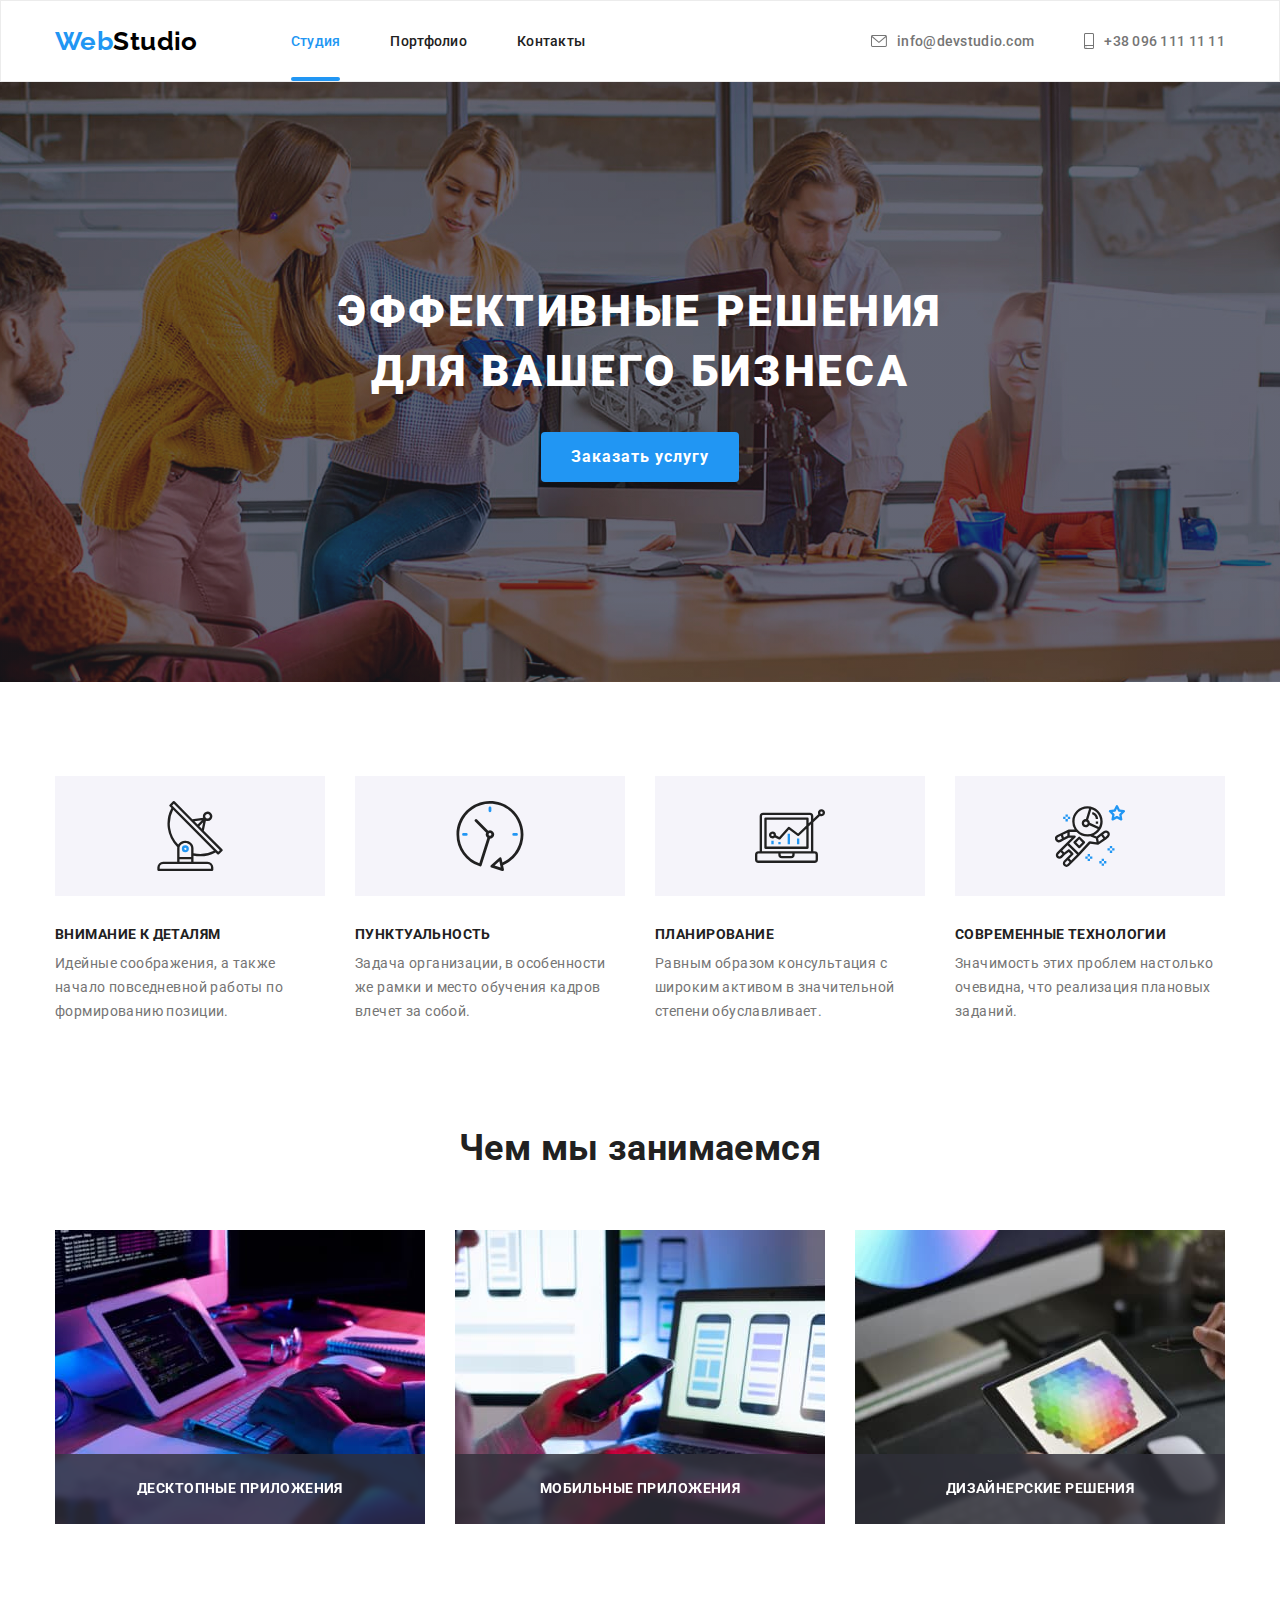
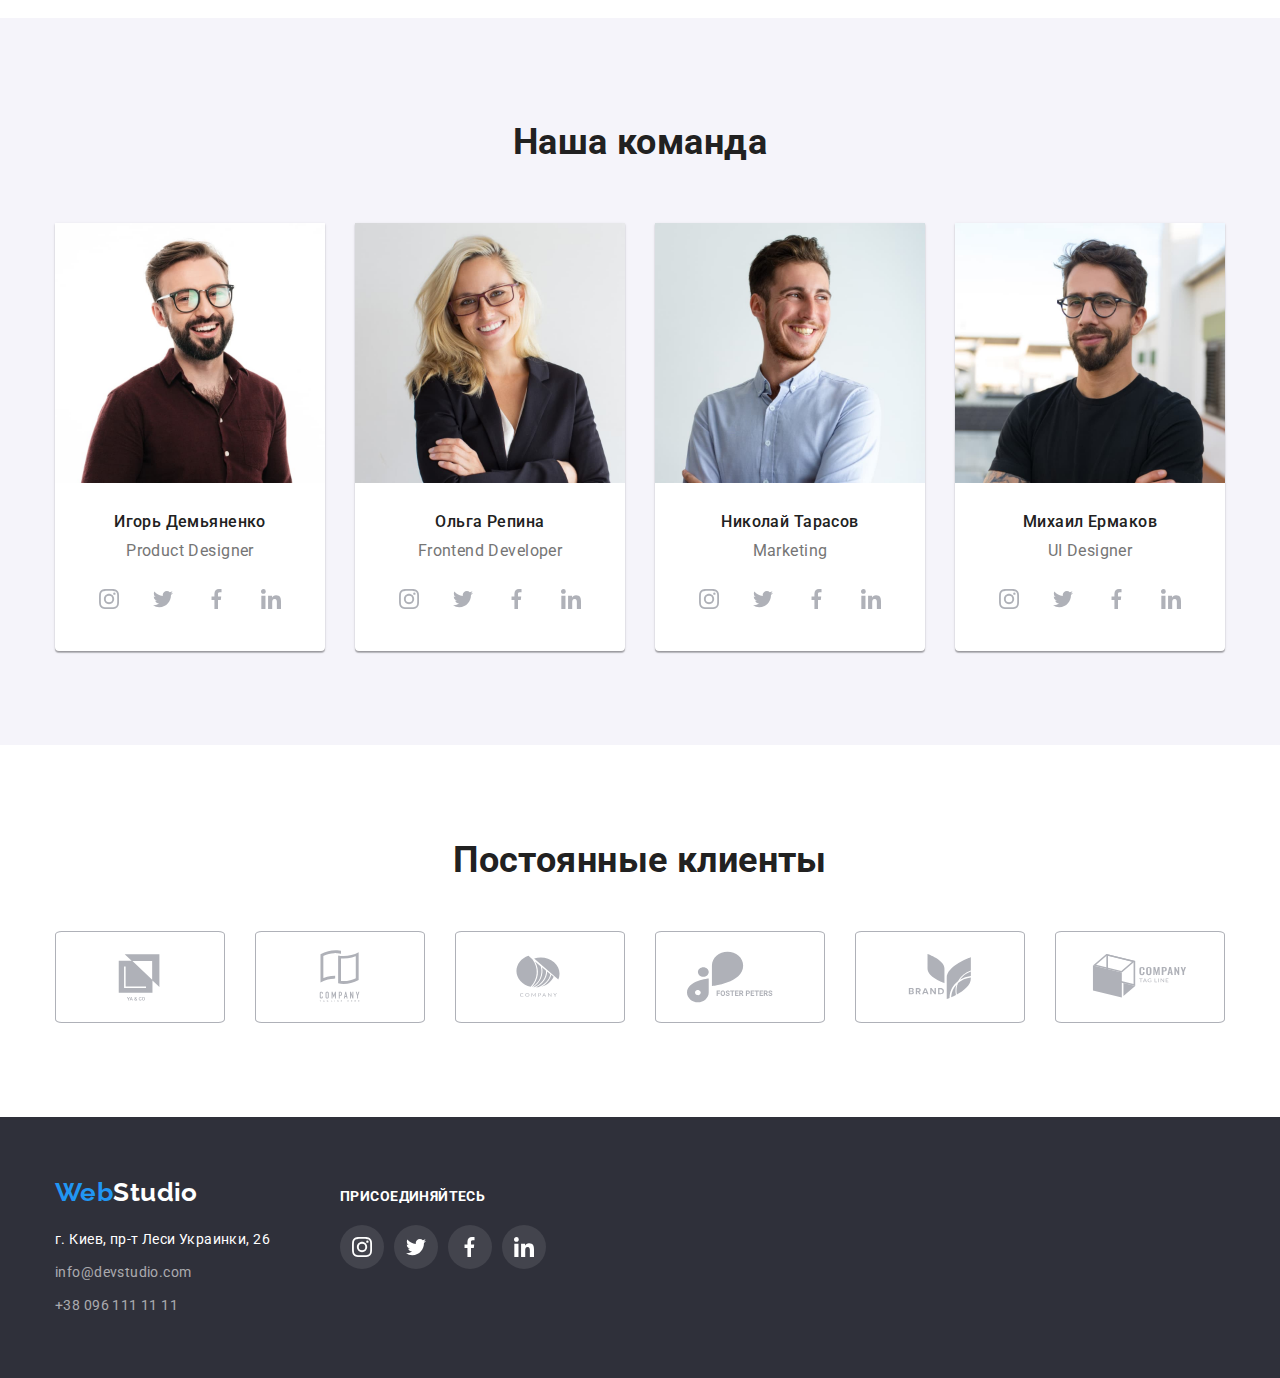
==== index.html @ 8cc0dfbf "Initial commit" ====
<!DOCTYPE html>
<html lang="ru">
  <head>
    <meta charset="UTF-8" />
    <meta http-equiv="X-UA-Compatible" content="IE=edge" />
    <meta name="viewport" content="width=device-width, initial-scale=1.0" />
    <title>Студия</title>
    <link rel="preconnect" href="https://fonts.googleapis.com" />
    <link rel="preconnect" href="https://fonts.gstatic.com" crossorigin />
    <!-- font styles start -->
    <link
      href="https://fonts.googleapis.com/css2?family=Raleway:wght@700&family=Roboto:wght@400;500;700;900&display=swap"
      rel="stylesheet"
    />
    <!-- font styles end -->

    <!-- normalize styles start -->
    <link
      rel="stylesheet"
      href="https://cdn.jsdelivr.net/npm/modern-normalize@1.1.0/modern-normalize.min.css"
    />
    <!-- normalize styles end -->

    <!-- custom styles start -->
    <link rel="stylesheet" href="./css/styles.css" />
    <!-- custom styles end -->
  </head>

  <body data-body>
    <!-- Секція хедер -->
    <header class="header">
      <div class="container header-container">
        <!--Навігація  -->

        <nav class="header-nav">
          <a href="./index.html" lang="en" class="logo">
            <span class="logo-inner">Web</span>Studio</a
          >
          <ul class="header-list">
            <li class="lists list-nav">
              <a class="links nav current" href="./index.html">Студия</a>
            </li>

            <li class="lists list-nav">
              <a class="links nav" href="./portfolio.html">Портфолио</a>
            </li>
            <li class="lists list-nav">
              <a class="links nav" href="">Контакты</a>
            </li>
          </ul>
        </nav>
        <!-- Контакти -->
        <ul class="contact">
          <li class="lists list-contact">
            <a class="links contact-item" href="mailto:info@devstudio.com">
              <svg class="header-contact-icon" width="16" height="12">
                <use href="./images/icons.svg#icon-mail"></use>
              </svg>
              info@devstudio.com</a
            >
          </li>

          <li class="lists list-contact">
            <a class="links contact-item" href="tel:+380961111111">
              <svg class="header-contact-icon" width="10" height="16">
                <use href="./images/icons.svg#icon-tel"></use>
              </svg>
              +38 096 111 11 11</a
            >
          </li>
        </ul>
      </div>
    </header>

    <main>
      <!-- Секція Hero -->
      <section class="hero sections">
        <div class="container hero-box">
          <h1 class="hero-title">Эффективные решения для вашего бизнеса</h1>
          <button class="order" type="button" data-modal-open>
            Заказать услугу
          </button>
        </div>
      </section>

      <!-- Секція переваги -->
      <section class="benefits sections">
        <div class="container">
          <h2 class="visually-hidden" hidden>Преимущества</h2>

          <ul class="lists benefits-list">
            <li class="benefits-item">
              <div class="benefits-icon">
                <svg class="benefits-icon-img" width="70" height="70">
                  <use href="./images/icons.svg#icon-benefits1"></use>
                </svg>
              </div>
              <h3 class="benefits-title">Внимание к деталям</h3>
              <p class="benefits-text">
                Идейные соображения, а также начало повседневной работы по
                формированию позиции.
              </p>
            </li>

            <li class="benefits-item">
              <div class="benefits-icon">
                <svg class="benefits-icon-img" width="70" height="70">
                  <use href="./images/icons.svg#icon-benefits2"></use>
                </svg>
              </div>
              <h3 class="benefits-title">Пунктуальность</h3>
              <p class="benefits-text">
                Задача организации, в особенности же рамки и место обучения
                кадров влечет за собой.
              </p>
            </li>

            <li class="benefits-item">
              <div class="benefits-icon">
                <svg class="benefits-icon-img" width="70" height="70">
                  <use href="./images/icons.svg#icon-benefits3"></use>
                </svg>
              </div>
              <h3 class="benefits-title">Планирование</h3>
              <p class="benefits-text">
                Равным образом консультация с широким активом в значительной
                степени обуславливает.
              </p>
            </li>

            <li class="benefits-item">
              <div class="benefits-icon">
                <svg class="benefits-icon-img" width="70" height="70">
                  <use href="./images/icons.svg#icon-benefits4"></use>
                </svg>
              </div>
              <h3 class="benefits-title">Современные технологии</h3>
              <p class="benefits-text">
                Значимость этих проблем настолько очевидна, что реализация
                плановых заданий.
              </p>
            </li>
          </ul>
        </div>
      </section>

      <!-- Секція чим ми займаємось -->

      <section class="doing-section">
        <div class="container">
          <h2 class="section-title">Чем мы занимаемся</h2>
          <ul class="images-list">
            <li class="lists img-list">
              <img
                src="./images/box-1.jpg"
                alt="Десктопные приложения"
                width="370"
                height="294"
              />

              <div class="doing-overlay">
                <p class="doing-desc">Десктопные приложения</p>
              </div>
            </li>

            <li class="lists img-list">
              <img
                src="./images/box-2.jpg"
                alt="Мобильные приложения"
                width="370"
                height="294"
              />

              <div class="doing-overlay">
                <p class="doing-desc">Мобильные приложения</p>
              </div>
            </li>

            <li class="lists img-list">
              <img
                src="./images/box-3.jpg"
                alt="Дизайнерские решения"
                width="370"
                height="294"
              />

              <div class="doing-overlay">
                <p class="doing-desc">Дизайнерские решения</p>
              </div>
            </li>
          </ul>
        </div>
      </section>

      <!-- Секція наша команда -->

      <section class="sections team-section">
        <div class="container">
          <h2 class="section-title">Наша команда</h2>

          <ul class="team-list">
            <li class="lists img-list">
              <div class="for-shadow">
                <img
                  class="image"
                  src="./images/img-1.jpg"
                  alt="Игорь Демьяненко"
                  width="270"
                  height="260"
                />
                <div class="team-box">
                  <h3 class="image-title">Игорь Демьяненко</h3>
                  <p class="image-text" lang="en">Product Designer</p>

                  <ul class="team-contacts-list">
                    <li class="team-contacts-icons">
                      <a
                        class="team-contacts-link"
                        href=""
                        target="_blank"
                        rel="noopener noreferrer"
                        aria-label="Instagram"
                      >
                        <svg class="team-icons-img" width="20" height="20">
                          <use href="./images/icons.svg#icon-instagram"></use>
                        </svg>
                      </a>
                    </li>

                    <li class="team-contacts-icons">
                      <a
                        class="team-contacts-link"
                        href=""
                        target="_blank"
                        rel="noopener noreferrer"
                        aria-label="twitter"
                      >
                        <svg class="team-icons-img" width="20" height="20">
                          <use href="./images/icons.svg#icon-twitter"></use>
                        </svg>
                      </a>
                    </li>

                    <li class="team-contacts-icons">
                      <a
                        class="team-contacts-link"
                        href=""
                        target="_blank"
                        rel="noopener noreferrer"
                        aria-label="facebook"
                      >
                        <svg class="team-icons-img" width="20" height="20">
                          <use href="./images/icons.svg#icon-facebook"></use>
                        </svg>
                      </a>
                    </li>

                    <li class="team-contacts-icons">
                      <a
                        class="team-contacts-link"
                        href=""
                        target="_blank"
                        rel="noopener noreferrer"
                        aria-label="linkedin"
                      >
                        <svg class="team-icons-img" width="20" height="20">
                          <use href="./images/icons.svg#icon-linkedin"></use>
                        </svg>
                      </a>
                    </li>
                  </ul>
                </div>
              </div>
            </li>

            <li class="lists img-list">
              <div class="for-shadow">
                <img
                  class="image"
                  src="./images/img-2.jpg"
                  alt="Ольга Репина"
                  width="270"
                  height="260"
                />
                <div class="team-box">
                  <h3 class="image-title">Ольга Репина</h3>
                  <p class="image-text" lang="en">Frontend Developer</p>

                  <ul class="team-contacts-list">
                    <li class="team-contacts-icons">
                      <a
                        class="team-contacts-link"
                        href=""
                        target="_blank"
                        rel="noopener noreferrer"
                        aria-label="Instagram"
                      >
                        <svg class="team-icons-img" width="20" height="20">
                          <use href="./images/icons.svg#icon-instagram"></use>
                        </svg>
                      </a>
                    </li>

                    <li class="team-contacts-icons">
                      <a
                        class="team-contacts-link"
                        href=""
                        target="_blank"
                        rel="noopener noreferrer"
                        aria-label="twitter"
                      >
                        <svg class="team-icons-img" width="20" height="20">
                          <use href="./images/icons.svg#icon-twitter"></use>
                        </svg>
                      </a>
                    </li>

                    <li class="team-contacts-icons">
                      <a
                        class="team-contacts-link"
                        href=""
                        target="_blank"
                        rel="noopener noreferrer"
                        aria-label="facebook"
                      >
                        <svg class="team-icons-img" width="20" height="20">
                          <use href="./images/icons.svg#icon-facebook"></use>
                        </svg>
                      </a>
                    </li>

                    <li class="team-contacts-icons">
                      <a
                        class="team-contacts-link"
                        href=""
                        target="_blank"
                        rel="noopener noreferrer"
                        aria-label="linkedin"
                      >
                        <svg class="team-icons-img" width="20" height="20">
                          <use href="./images/icons.svg#icon-linkedin"></use>
                        </svg>
                      </a>
                    </li>
                  </ul>
                </div>
              </div>
            </li>

            <li class="lists img-list">
              <div class="for-shadow">
                <img
                  class="image"
                  src="./images/img3.jpg"
                  alt="Николай Тарасов"
                  width="270"
                  height="260"
                />
                <div class="team-box">
                  <h3 class="image-title">Николай Тарасов</h3>
                  <p class="image-text" lang="en">Marketing</p>

                  <ul class="team-contacts-list">
                    <li class="team-contacts-icons">
                      <a
                        class="team-contacts-link"
                        href=""
                        target="_blank"
                        rel="noopener noreferrer"
                        aria-label="Instagram"
                      >
                        <svg class="team-icons-img" width="20" height="20">
                          <use href="./images/icons.svg#icon-instagram"></use>
                        </svg>
                      </a>
                    </li>

                    <li class="team-contacts-icons">
                      <a
                        class="team-contacts-link"
                        href=""
                        target="_blank"
                        rel="noopener noreferrer"
                        aria-label="twitter"
                      >
                        <svg class="team-icons-img" width="20" height="20">
                          <use href="./images/icons.svg#icon-twitter"></use>
                        </svg>
                      </a>
                    </li>

                    <li class="team-contacts-icons">
                      <a
                        class="team-contacts-link"
                        href=""
                        target="_blank"
                        rel="noopener noreferrer"
                        aria-label="facebook"
                      >
                        <svg class="team-icons-img" width="20" height="20">
                          <use href="./images/icons.svg#icon-facebook"></use>
                        </svg>
                      </a>
                    </li>

                    <li class="team-contacts-icons">
                      <a
                        class="team-contacts-link"
                        href=""
                        target="_blank"
                        rel="noopener noreferrer"
                        aria-label="linkedin"
                      >
                        <svg class="team-icons-img" width="20" height="20">
                          <use href="./images/icons.svg#icon-linkedin"></use>
                        </svg>
                      </a>
                    </li>
                  </ul>
                </div>
              </div>
            </li>

            <li class="lists img-list">
              <div class="for-shadow">
                <img
                  class="image"
                  src="./images/img-4.jpg"
                  alt="Михаил Ермако"
                  width="270"
                  height="260"
                />
                <div class="team-box">
                  <h3 class="image-title">Михаил Ермаков</h3>
                  <p class="image-text" lang="en">UI Designer</p>

                  <ul class="team-contacts-list">
                    <li class="team-contacts-icons">
                      <a
                        class="team-contacts-link"
                        href=""
                        target="_blank"
                        rel="noopener noreferrer"
                        aria-label="Instagram"
                      >
                        <svg class="team-icons-img" width="20" height="20">
                          <use href="./images/icons.svg#icon-instagram"></use>
                        </svg>
                      </a>
                    </li>

                    <li class="team-contacts-icons">
                      <a
                        class="team-contacts-link"
                        href=""
                        target="_blank"
                        rel="noopener noreferrer"
                        aria-label="twitter"
                      >
                        <svg class="team-icons-img" width="20" height="20">
                          <use href="./images/icons.svg#icon-twitter"></use>
                        </svg>
                      </a>
                    </li>

                    <li class="team-contacts-icons">
                      <a
                        class="team-contacts-link"
                        href=""
                        target="_blank"
                        rel="noopener noreferrer"
                        aria-label="facebook"
                      >
                        <svg class="team-icons-img" width="20" height="20">
                          <use href="./images/icons.svg#icon-facebook"></use>
                        </svg>
                      </a>
                    </li>

                    <li class="team-contacts-icons">
                      <a
                        class="team-contacts-link"
                        href=""
                        target="_blank"
                        rel="noopener noreferrer"
                        aria-label="linkedin"
                      >
                        <svg class="team-icons-img" width="20" height="20">
                          <use href="./images/icons.svg#icon-linkedin"></use>
                        </svg>
                      </a>
                    </li>
                  </ul>
                </div>
              </div>
            </li>
          </ul>
        </div>
      </section>

      <!-- Секція Постійні клієнти -->

      <section class="sections clients">
        <div class="container">
          <h2 class="clients-title">Постоянные клиенты</h2>
          <ul class="clients-list">
            <li class="clients-item">
              <a
                class="links client-link"
                href="#"
                target="_blank"
                rel="noopener noreferrer"
                aria-label="Client1"
              >
                <svg class="clients-icon" width="106" height="60">
                  <use href="./images/icons.svg#icon-client1"></use>
                </svg>
              </a>
            </li>

            <li class="clients-item">
              <a
                class="links client-link"
                href="#"
                target="_blank"
                rel="noopener noreferrer"
                aria-label="Client2"
              >
                <svg class="clients-icon" width="106" height="60">
                  <use href="./images/icons.svg#icon-client2"></use>
                </svg>
              </a>
            </li>

            <li class="clients-item">
              <a
                class="links client-link"
                href="#"
                target="_blank"
                rel="noopener noreferrer"
                aria-label="Client3"
              >
                <svg class="clients-icon" width="106" height="60">
                  <use href="./images/icons.svg#icon-client3"></use>
                </svg>
              </a>
            </li>

            <li class="clients-item">
              <a
                class="links client-link"
                href="#"
                target="_blank"
                rel="noopener noreferrer"
                aria-label="Client4"
              >
                <svg class="clients-icon" width="106" height="60">
                  <use href="./images/icons.svg#icon-client4"></use>
                </svg>
              </a>
            </li>

            <li class="clients-item">
              <a
                class="links client-link"
                href="#"
                target="_blank"
                rel="noopener noreferrer"
                aria-label="Client5"
              >
                <svg class="clients-icon" width="106" height="60">
                  <use href="./images/icons.svg#icon-client5"></use>
                </svg>
              </a>
            </li>

            <li class="clients-item">
              <a
                class="links client-link"
                href="#"
                target="_blank"
                rel="noopener noreferrer"
                aria-label="Client6"
              >
                <svg class="clients-icon" width="106" height="60">
                  <use href="./images/icons.svg#icon-client6"></use>
                </svg>
              </a>
            </li>
          </ul>
        </div>
      </section>
    </main>
    <!-- Секція футер -->

    <footer class="footer">
      <div class="container footer-container">
        <div>
          <a href="./index.html" lang="en" class="logo-footer">
            <span class="logo-inner">Web</span>Studio</a
          >
          <address>
            <ul class="lists">
              <li class="footer-list">
                <a
                  class="links footer-address"
                  href="https://goo.gl/maps/wfiKkDKAyTFL9xXX8"
                  target="_blank"
                  rel="noopener noreferrer"
                >
                  г. Киев, пр-т Леси Украинки, 26
                </a>
              </li>
              <li class="footer-list">
                <a class="links footer-link" href="mailto:info@devstudio.com"
                  >info@devstudio.com</a
                >
              </li>
              <li class="footer-list">
                <a class="links footer-link" href="tel:+380961111111"
                  >+38 096 111 11 11</a
                >
              </li>
            </ul>
          </address>
        </div>

        <div class="footer-contacts">
          <h3 class="footer-contacts-title">присоединяйтесь</h3>
          <ul class="footer-contacts-list">
            <li class="footer-icons">
              <a
                class="footer-contacts-link"
                href=""
                target="_blank"
                rel="noopener noreferrer"
                aria-label="Instagram"
              >
                <svg class="footer-icons-img" width="20" height="20">
                  <use href="./images/icons.svg#icon-instagram"></use>
                </svg>
              </a>
            </li>

            <li class="footer-icons">
              <a
                class="footer-contacts-link"
                href=""
                target="_blank"
                rel="noopener noreferrer"
                aria-label="Twitter"
              >
                <svg class="footer-icons-img" width="20" height="20">
                  <use href="./images/icons.svg#icon-twitter"></use>
                </svg>
              </a>
            </li>

            <li class="footer-icons">
              <a
                class="footer-contacts-link"
                href=""
                target="_blank"
                rel="noopener noreferrer"
                aria-label="Facebook"
              >
                <svg class="footer-icons-img" width="20" height="20">
                  <use href="./images/icons.svg#icon-facebook"></use>
                </svg>
              </a>
            </li>

            <li class="footer-icons">
              <a
                class="footer-contacts-link"
                href=""
                target="_blank"
                rel="noopener noreferrer"
                aria-label="linkedin"
              >
                <svg class="footer-icons-img" width="20" height="20">
                  <use href="./images/icons.svg#icon-linkedin"></use>
                </svg>
              </a>
            </li>
          </ul>
        </div>
      </div>
    </footer>

    <!-- modal window -->

    <div class="backdrop is-hidden" data-modal>
      <div class="modal">
        <button class="modal-close-btn" type="button" data-modal-close>
          <svg width="11" height="11">
            <use href="./images/icons.svg#icon-close-icon"></use>
          </svg>
        </button>
      </div>
    </div>

    <script src="./js/modal.js"></script>
  </body>
</html>
---- css/styles.css ----
:root {
  /* fonts */
  --main-font: Roboto, sans-serif;
  --secondary-font: Raleway;
  /* text colors */
  --light-grey-txt-cl: #757575;
  --dark-grey-txt-cl: #212121;
  --black-txt-cl: #000000;
  --accent-cl: #2196f3;
  --white-txt-cl: #ffffff;
  /* bg-colors */
  --main-bg-cl: #ffffff;
  --secondary-bg-cl: #2f303a;
  --additional-bg-cl: #f5f4fa;
  --header-border-cl: #ececec;
  /* other */
}

body {
  font-family: var(--main-font);
  font-size: 14px;
  letter-spacing: 0.03em;
  background-color: var(--main-bg-cl);
  color: var(--light-grey-txt-cl);
}

/* reset */

html {
  box-sizing: border-box;
}
*,
*::after,
*::before {
  box-sizing: inherit;
}

.no-scroll {
  overflow: hidden;
}

/* Стили для обнуления верхних отступов у элементов */
h1,
h2,
h3,
h4,
h5,
h6,
p {
  margin: 0;
}

img {
  display: block;
  max-width: 100%;
  height: auto;
}

/* Класс для обнуления базовых свойств у ссылок */

ul {
  list-style: none;
  padding-left: 0;
  margin: 0;
}

.links {
  text-decoration: none;
  color: inherit;
}

/* Класс для обнуления базовых свойств у списков */
.lists {
  list-style: none;
  margin: 0;
  padding: 0;
}

/* Класс для скрытого заголовка */
.visually-hidden {
  position: absolute;
  width: 1px;
  height: 1px;
  margin: -1px;
  border: 0;
  padding: 0;
  white-space: nowrap;
  clip-path: inset(100%);
  clip: rect(0, 0, 0, 0);
  overflow: hidden;
}

.container {
  width: 1200px;
  margin-left: auto;
  margin-right: auto;
  padding-left: 15px;
  padding-right: 15px;
}

.header-container {
  display: flex;
  align-items: center;
}

.sections {
  padding-top: 94px;
  padding-bottom: 94px;
}

.doing-section {
  padding-top: 0px;
  padding-bottom: 94px;
}

.header {
  border: 1px solid var(--header-border-cl);
}

/* Logo style */
.logo {
  color: var(--black-txt-cl);
  text-decoration: none;
  font-family: Raleway;
  font-weight: 700;
  font-size: 26px;
  line-height: 1.19;
  word-spacing: 1px;
  margin-left: 0;
  margin-right: 93px;
}

.logo-inner {
  color: var(--accent-cl);
  text-decoration: none;
  font-family: Raleway;
  font-weight: 700;
  font-size: 26px;
  line-height: 1.19;
  margin-right: 0;
}
.logo-footer {
  color: var(--main-bg-cl);
  text-decoration: none;
  font-family: Raleway;
  font-weight: 700;
  font-size: 26px;
  line-height: 1.19;
  display: inline-block;
  margin-bottom: 20px;
}

/* Navigation style */
.nav {
  position: relative;
  padding-top: 32px;
  padding-bottom: 32px;
  color: var(--dark-grey-txt-cl);
  font-weight: 500;
  line-height: 1.17;
  letter-spacing: 0.02em;
  display: block;

  transition-property: color;
  transition-duration: 250ms;
  transition-timing-function: cubic-bezier(0.4, 0, 0.2, 1);
}

.header-nav {
  display: flex;
  align-items: center;
}
.nav:hover,
.nav:focus {
  color: var(--accent-cl);
}

.current {
  color: var(--accent-cl);
}

.current::after {
  content: '';
  position: absolute;
  bottom: 0;
  left: 0;

  width: 100%;
  height: 4px;

  background-color: var(--accent-cl);
  border-radius: 2px;
}

.header-list {
  display: flex;
  padding-left: 0;
}

.list-nav:not(:last-child) {
  margin-right: 50px;
}

/* Contact style */

.contact {
  display: flex;
  padding-left: 0;
  margin-left: auto;
}

.list-contact:not(:last-child) {
  margin-right: 50px;
}

.contact-item {
  font-weight: 500;
  color: var(--light-grey-txt-cl);
  line-height: 1.17;
  letter-spacing: 0.02em;
  padding-top: 32px;
  padding-bottom: 32px;
  display: flex;
  align-items: center;

  transition-property: color;
  transition-duration: 250ms;
  transition-timing-function: cubic-bezier(0.4, 0, 0.2, 1);
}
.contact-item:hover,
.contact-item:focus {
  color: var(--accent-cl);
}

.header-contact-icon {
  fill: currentColor;
  margin-right: 10px;
}

/* Hero styles */
.hero {
  text-align: center;
  padding-top: 200px;
  padding-bottom: 200px;
  max-width: 1600px;
  margin-right: auto;
  margin-left: auto;

  background-color: var(--secondary-bg-cl);
  background-image: linear-gradient(
      to right,
      rgba(47, 48, 58, 0.4),
      rgba(47, 48, 58, 0.4)
    ),
    url(../images/bagraund.jpg);
  background-repeat: no-repeat;
  background-size: cover;
  background-position: center;
}

.hero-title {
  font-weight: 900;
  font-size: 44px;
  line-height: 1.36;
  color: var(--main-bg-cl);
  text-transform: uppercase;
  letter-spacing: 0.06em;

  text-align: center;
  margin-bottom: 30px;
  width: 696px;
  margin-left: auto;
  margin-right: auto;
}
.order {
  font-family: inherit;
  font-weight: 700;
  font-size: 16px;
  line-height: 1.88;
  background-color: var(--accent-cl);
  color: var(--main-bg-cl);
  border: none;
  cursor: pointer;
  letter-spacing: 0.06em;
  text-align: center;

  box-shadow: 0px 4px 4px rgba(0, 0, 0, 0.15);
  border-radius: 4px;
  padding: 10px 30px;
}

/* Benefits style */

.benefits-list {
  display: flex;
  align-items: center;
}

.benefits-item {
  width: 270px;
}

.benefits-item:not(:last-child) {
  margin-right: 30px;
}

.benefits-text {
  margin-top: 10px;
}

.benefits-title {
  font-size: 14px;
  line-height: 1.17;
  color: var(--dark-grey-txt-cl);
  text-transform: uppercase;
}
.benefits-text {
  line-height: 1.71;
}

/* benefits-icons-styles */

.benefits-icon {
  width: 270px;
  height: 120px;
  background-color: #f5f4fa;
  margin-bottom: 30px;
  display: flex;
  align-items: center;
  justify-content: center;
}

/* Секція чим ми займаємось */

.section-title {
  font-size: 36px;
  line-height: 1.71;
  color: var(--dark-grey-txt-cl);
}

/* Секція чим ми займаємось */

.section-title {
  text-align: center;
  margin-bottom: 50px;
}

.images-list {
  display: flex;
  margin-left: 0;
  padding-left: 0;
}

.img-list:not(:last-child) {
  margin-right: 30px;
}

/* ====================== */
/* ====================== */
.img-list {
  position: relative;
}

.doing-overlay {
  position: absolute;
  bottom: 0;
  right: 0;
  background-color: rgba(47, 48, 58, 0.8);
  width: 100%;
  height: 70px;
  backdrop-filter: blur(3px);
  display: flex;
  align-items: center;
  justify-content: center;
}

.doing-desc {
  font-weight: 700;
  font-size: 14px;
  line-height: 1.1;
  text-align: center;
  text-transform: uppercase;
  color: var(--white-txt-cl);
  padding: 27px 82px;
}

/* ====================== */
/* ====================== */

/* Team styles */

.team-section {
  background-color: var(--additional-bg-cl);
}

.section-title {
  text-align: center;
  margin-bottom: 50px;
}

.team-list {
  display: flex;
  text-align: center;
  padding-left: 0;
}

.image-title {
  font-weight: 500;
  font-size: 16px;
  line-height: 1.17;
  color: var(--dark-grey-txt-cl);
  margin-bottom: 10px;
}
.image-text {
  font-size: 16px;
  line-height: 1.17;
  margin-bottom: 16px;
}

.team-box {
  padding-top: 30px;
  padding-bottom: 30px;
}

.for-shadow {
  box-shadow: 0px 1px 3px rgba(0, 0, 0, 0.12), 0px 1px 1px rgba(0, 0, 0, 0.14),
    0px 2px 1px rgba(0, 0, 0, 0.2);
  border-radius: 0px 0px 4px 4px;
  background-color: var(--main-bg-cl);
}

/* team contacts icons styles */

.team-contacts-list {
  display: flex;
  justify-content: center;
}

.team-contacts-icons:not(:last-child) {
  margin-right: 10px;
}

.team-contacts-link {
  display: flex;
  align-items: center;
  justify-content: center;
  width: 44px;
  height: 44px;
  background-color: var(--main-bg-cl);
  border-radius: 50%;
  fill: #afb1b8;

  transition-property: background-color;
  transition-duration: 250ms;
  transition-timing-function: cubic-bezier(0.4, 0, 0.2, 1);
}

.team-contacts-link:hover,
.team-contacts-link:focus {
  background-color: var(--accent-cl);
}

.team-icons-img {
  transition-property: fill;
  transition-duration: 250ms;
  transition-timing-function: cubic-bezier(0.4, 0, 0.2, 1);
}

.team-contacts-link:hover .team-icons-img,
.team-contacts-link:focus .team-icons-img {
  fill: var(--white-txt-cl);
}

/* Client section icons styles */

.clients-title {
  font-size: 36px;
  line-height: 1.17;
  text-align: center;
  color: var(--dark-grey-txt-cl);
  margin-bottom: 50px;
}
.clients-list {
  display: flex;
  justify-content: center;
}

.clients-item {
  display: flex;
}

.clients-item:not(:last-child) {
  margin-right: 30px;
}

.client-link {
  display: flex;
  align-items: center;
  justify-content: center;
  width: 170px;
  height: 92px;
  border: 1px solid#afb1b8;
  border-radius: 4%;
  cursor: pointer;
  color: #afb1b8;

  transition-property: color, border-color;
  transition-duration: 250ms;
  transition-timing-function: cubic-bezier(0.4, 0, 0.2, 1);
}

.clients-icon {
  fill: currentColor;
}

.client-link:hover,
.client-link:focus {
  border-color: var(--accent-cl);
  color: var(--accent-cl);
}

/* Footer styles */
.footer {
  background-color: var(--secondary-bg-cl);
  color: var(--main-bg-cl);
  padding-top: 60px;
  padding-bottom: 60px;
}

.footer-address {
  font-style: normal;
  line-height: 1.71;
  color: var(--white-txt-cl);
}

.footer-list:not(:last-child) {
  margin-bottom: 9px;
}
.footer-link {
  font-style: normal;
  line-height: 1.71;
  color: rgba(255, 255, 255, 0.6);

  transition-property: color;
  transition-duration: 250ms;
  transition-timing-function: cubic-bezier(0.4, 0, 0.2, 1);
}
.footer-link:hover,
.footer-link:focus {
  color: var(--accent-cl);
}

/* footer contacts icons styles */

.footer-container {
  display: flex;
  align-items: baseline;
}

.footer-contacts {
  margin-left: 70px;
}

.footer-contacts-title {
  font-style: normal;
  font-weight: 700;
  font-size: 14px;
  line-height: 1.14;
  letter-spacing: 0.03em;
  text-transform: uppercase;
  margin-bottom: 20px;
}

.footer-contacts-list {
  display: flex;
  align-items: center;
}

.footer-contacts-link {
  display: flex;
  align-items: center;
  justify-content: center;
  width: 44px;
  height: 44px;
  background-color: rgba(250, 250, 250, 0.1);
  border-radius: 50%;
  box-shadow: (0px 4px 4px rgba(0, 0, 0, 0.25));
  fill: var(--white-txt-cl);

  transition-property: background-color;
  transition-duration: 250ms;
  transition-timing-function: cubic-bezier(0.4, 0, 0.2, 1);
}

.footer-icons:not(:last-child) {
  margin-right: 10px;
}

.footer-contacts-link:hover,
.footer-contacts-link:focus {
  background-color: var(--accent-cl);
}

/* Button portfolio styles */
.button-list {
  text-decoration: none;
  list-style: none;
  display: flex;
  justify-content: center;
  padding-left: 0px;
  margin-top: 0;
  margin-bottom: 50px;
}
.button {
  color: var(--dark-grey-txt-cl);
  background-color: var(--additional-bg-cl);
  padding: 6px 22px;
  line-height: 1.6;
  border-radius: 4px;
  border: none;
  font-family: inherit;
  font-weight: 500;
  font-size: 16px;
  cursor: pointer;

  transition-property: color, background-color, box-shadow;
  transition-duration: 250ms;
  transition-timing-function: cubic-bezier(0.4, 0, 0.2, 1);
}

.button-item:not(:last-child) {
  margin-right: 8px;
}

.button:hover,
.button:focus {
  background-color: var(--accent-cl);
  color: var(--white-txt-cl);
  box-shadow: 0px 4px 4px rgba(0, 0, 0, 0.25);
}

.current-button {
  background-color: var(--accent-cl);
  color: var(--white-txt-cl);
}

/* Image portfolio styles */

.portfolio-list {
  display: flex;
  flex-wrap: wrap;
  padding-left: 0;
}

/* ====================== */
/* ====================== */
.pic-list {
  margin-right: 30px;
  margin-bottom: 30px;
}

.pic-list:nth-child(3n + 3) {
  margin-right: 0;
}

.overlay {
  position: relative;
  overflow: hidden;
}

.overlay:hover .portfolio-overlay {
  transform: translateY(0);
}

.portfolio-overlay {
  position: absolute;
  top: 0;
  left: 0;

  transform: translateY(139%);

  transition-duration: 250ms;
  transition-timing-function: cubic-bezier(0.4, 0, 0.2, 1);
  backdrop-filter: blur(3px);
  display: flex;
  align-items: center;
  justify-content: center;
  width: 370px;
  height: 294px;
  background-color: rgba(33, 150, 243, 0.9);
}

.portfolio-desc {
  color: var(--white-txt-cl);
  font-size: 18px;
  line-height: 1.6;
  padding: 63px 24px;
}
/* ====================== */
/* ====================== */

.portfolio-link {
  display: block;

  transition-property: box-shadow;
  transition-duration: 250ms;
  transition-timing-function: cubic-bezier(0.4, 0, 0.2, 1);
}

.portfolio-link:hover {
  box-shadow: 0px 1px 1px rgba(0, 0, 0, 0.12), 0px 4px 4px rgba(0, 0, 0, 0.06),
    1px 4px 6px rgba(0, 0, 0, 0.16);
}

.portfolio-text {
  border-top: none;
  border-right: 1px solid #eeeeee;
  border-left: 1px solid #eeeeee;
  border-bottom: 1px solid #eeeeee;
  padding: 20px 24px;
}

.pic-title {
  font-size: 18px;
  line-height: 2;
  color: var(--black-txt-cl);
  letter-spacing: 0.06em;
  margin-bottom: 4px;
}

.pic-text {
  font-size: 16px;
  line-height: 1.88;
}

/* modal window */

.backdrop {
  position: fixed;
  top: 0;
  left: 0;
  width: 100%;
  height: 100%;
  background-color: rgba(0, 0, 0, 0.25);
  z-index: 1000;

  opacity: 1;
  visibility: visible;
  pointer-events: initial;

  transition: opacity 250ms cubic-bezier(0.4, 0, 0.2, 1),
    visibility 250ms cubic-bezier(0.4, 0, 0.2, 1);
}

.backdrop.is-hidden {
  opacity: 0;
  visibility: hidden;
  pointer-events: none;
}

.modal {
  position: absolute;
  top: 50%;
  left: 50%;
  transform: translate(-50%, -50%);
  min-width: 528px;
  min-height: 581px;
  background-color: var(--main-bg-cl);
  border-radius: 4px;
  box-shadow: 0px 4px 4px 0px rgba(0, 0, 0, 0.25);
}

.modal-close-btn {
  position: absolute;
  top: 0;
  right: 0;
  width: 30px;
  height: 30px;
  border-radius: 50%;
  display: flex;
  align-items: center;
  justify-content: center;
  background-color: var(--main-bg-cl);
  border: 1px solid rgba(0, 0, 0, 0.1);
  margin-top: 8px;
  margin-right: 8px;
  padding: 0;
  cursor: pointer;
}
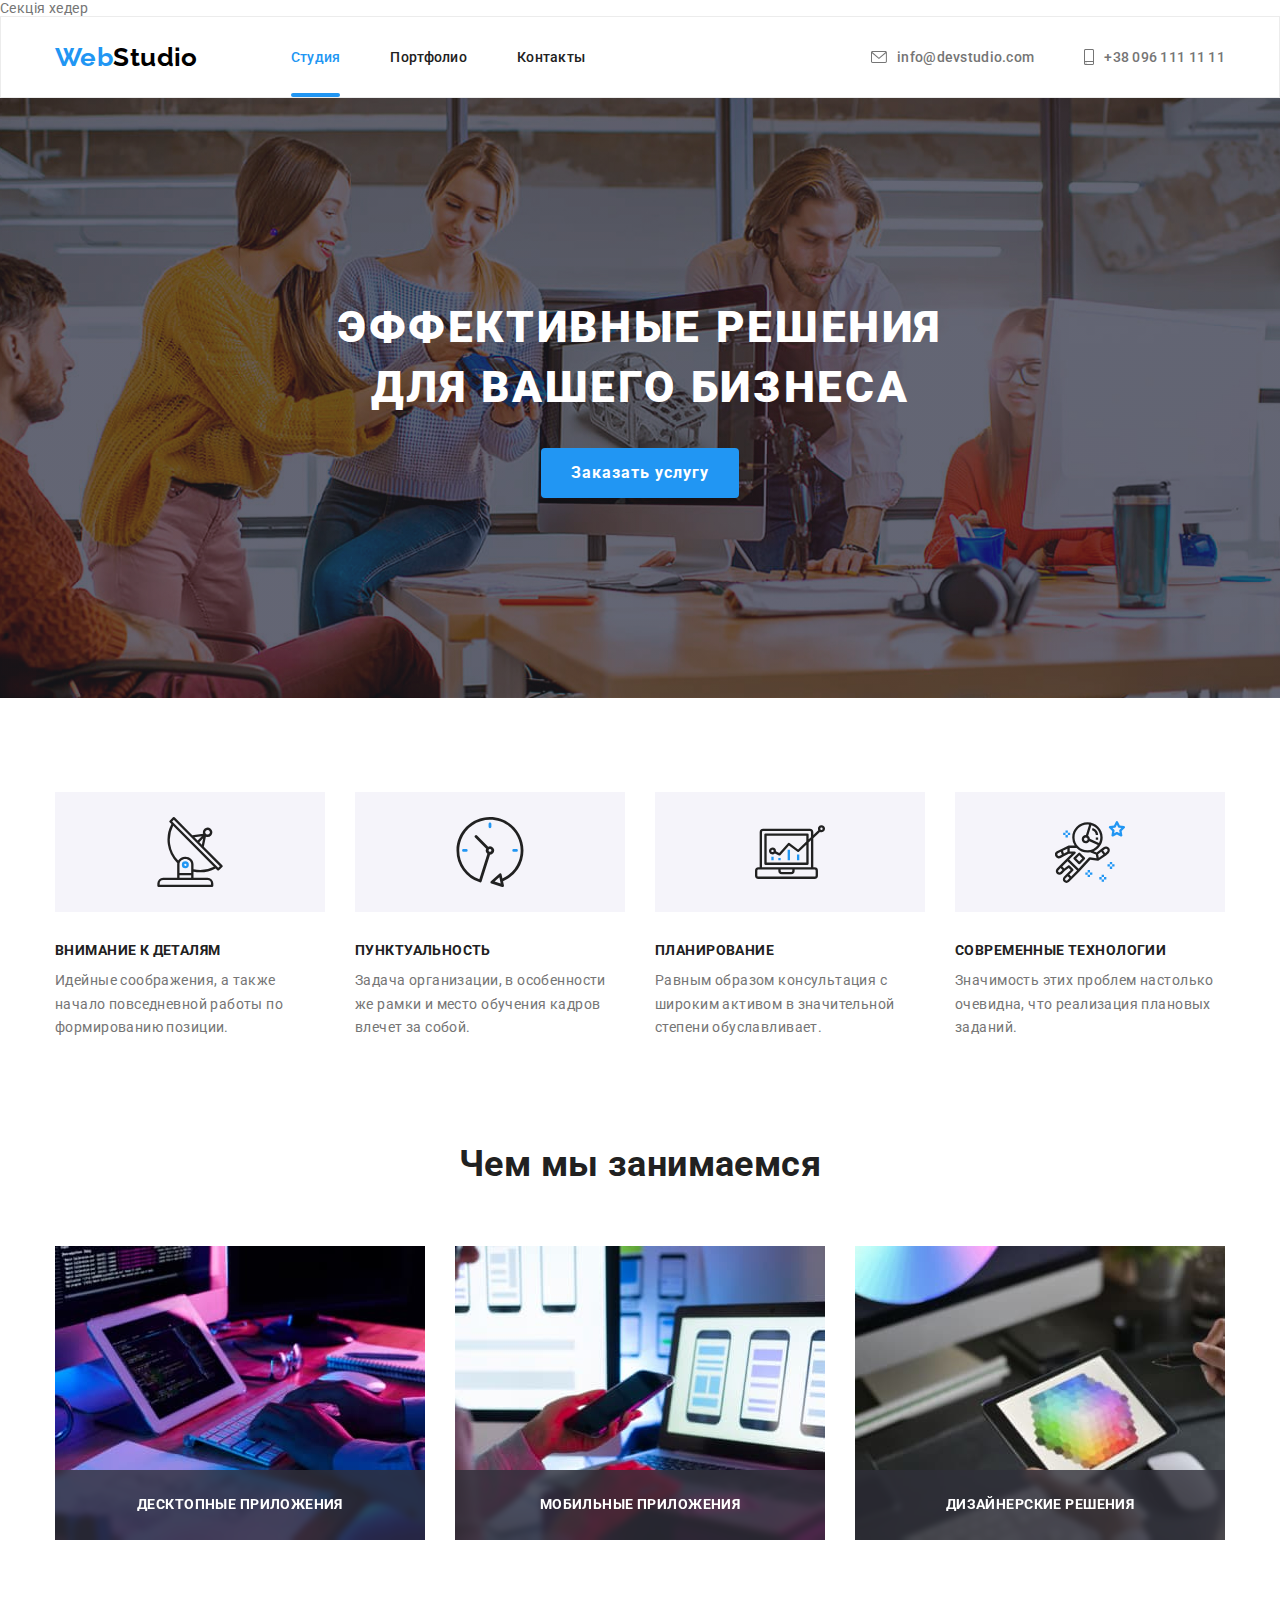
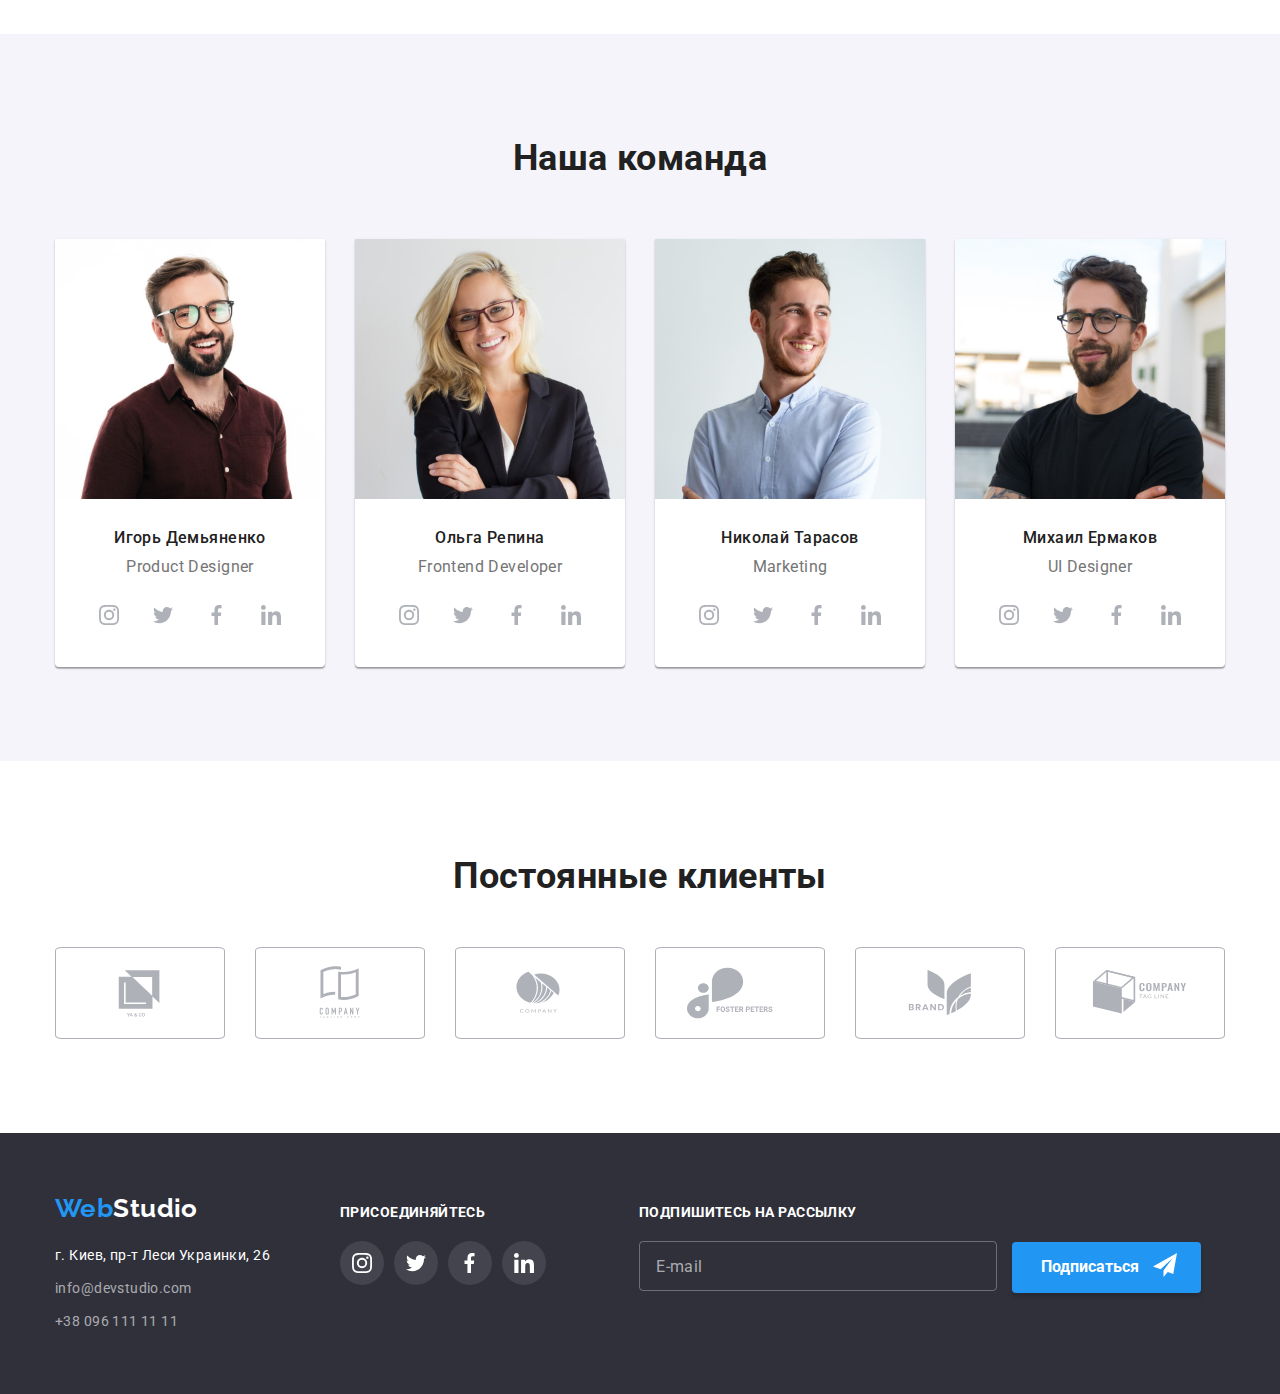
==== commit 6235e390: "add checkbox styles" ====
--- a/index.html
+++ b/index.html
@@ -27,7 +27,7 @@
   </head>
 
   <body data-body>
-    <!-- Секція хедер -->
+    Секція хедер
     <header class="header">
       <div class="container header-container">
         <!--Навігація  -->
@@ -685,6 +685,30 @@
             </li>
           </ul>
         </div>
+
+        <div class="footer-form">
+          <h3 class="footer-mail-title">Подпишитесь на рассылку</h3>
+          <div class="footer-form-group">
+            <form class="footer-form-mail" name="subscription-form">
+              <div class="footer-field-group">
+                <label>
+                  <input
+                    class="footer-input-field"
+                    type="email"
+                    name="user-email"
+                    placeholder="E-mail"
+                  />
+                </label>
+                <button class="footer-form-button" type="submit">
+                  Подписаться
+                </button>
+                <svg class="send-img" width="24" height="24">
+                  <use href="./images/icons.svg#icon-send"></use>
+                </svg>
+              </div>
+            </form>
+          </div>
+        </div>
       </div>
     </footer>
 
@@ -693,10 +717,76 @@
     <div class="backdrop is-hidden" data-modal>
       <div class="modal">
         <button class="modal-close-btn" type="button" data-modal-close>
-          <svg width="11" height="11">
+          <svg class="modal-close-svg" width="11" height="11">
             <use href="./images/icons.svg#icon-close-icon"></use>
           </svg>
         </button>
+
+        <div class="modal-form-group">
+          <strong class="modal-form-title"
+            >Оставьте свои данные, мы вам перезвоним</strong
+          >
+          <form class="modal-form" action="">
+            <label class="modal-contact-group">
+              <span class="modal-form-text">Имя</span>
+              <input class="modal-contact-item" type="text" name="user-name" />
+              <svg class="modal-contact-svg" width="18" height="18">
+                <use href="./images/icons.svg#icon-user-name"></use>
+              </svg>
+            </label>
+
+            <label class="modal-contact-group">
+              <span class="modal-form-text">Телефон</span>
+              <input class="modal-contact-item" type="tel" name="user-phone" />
+              <svg class="modal-contact-svg" width="18" height="18">
+                <use href="./images/icons.svg#icon-telephone-contact"></use>
+              </svg>
+            </label>
+
+            <label class="modal-contact-group">
+              <span class="modal-form-text">Почта</span>
+              <input
+                class="modal-contact-item"
+                type="email"
+                name="user-email"
+              />
+              <svg class="modal-contact-svg" width="18" height="18">
+                <use href="./images/icons.svg#icon-email-contact"></use>
+              </svg>
+            </label>
+
+            <label class="modal-contact-group modal-message">
+              <span class="modal-form-text">Комментарий</span>
+              <textarea
+                class="modal-message-item"
+                name="user-message"
+                placeholder="Введите текст"
+                cols="30"
+                rows="10"
+              ></textarea>
+            </label>
+
+            <label class="form-checkbox">
+              <input
+                class="form-checkbox-input visually-hidden"
+                type="checkbox"
+                name="user-agreement"
+              />
+              <span class="form-checkbox-custom-checkbox">
+                <svg class="form-checkbox-icon" width="16" height="15">
+                  <use href="./images/icons.svg#icon-check-mark"></use>
+                </svg>
+              </span>
+              <span class="form-checkbox-agreement"
+                >Соглашаюсь с рассылкой и принимаю
+                <a class="form-checkbox-link links" href=""
+                  >Условия договора</a
+                ></span
+              >
+            </label>
+            <button class="modal-form-button" type="submit">Отправить</button>
+          </form>
+        </div>
       </div>
     </div>
 
--- a/css/styles.css
+++ b/css/styles.css
@@ -786,4 +786,266 @@
   margin-right: 8px;
   padding: 0;
   cursor: pointer;
-}
+  outline: transparent;
+
+  transition-property: color;
+  transition-duration: 250ms;
+  transition-timing-function: cubic-bezier(0.4, 0, 0.2, 1);
+}
+
+.modal-close-btn:hover,
+.modal-close-btn:focus {
+  color: var(--accent-cl);
+}
+
+.modal-close-svg {
+  fill: currentColor;
+}
+
+/* Form style */
+
+.footer-form {
+  margin-left: 93px;
+}
+
+.footer-mail-title {
+  padding-bottom: 20px;
+  line-height: 1.14;
+  font-size: 14px;
+  text-transform: uppercase;
+  letter-spacing: 0.03em;
+  color: var(--white-txt-cl);
+}
+
+.footer-form-group {
+  display: flex;
+  align-items: center;
+  justify-content: center;
+}
+
+.footer-input-field {
+  background-color: transparent;
+  border: 1px solid rgba(255, 255, 255, 0.3);
+  border-radius: 4px;
+  width: 358px;
+  height: 50px;
+  padding-left: 16px;
+  margin-right: 12px;
+  outline: transparent;
+  color: var(--white-txt-cl);
+  font-style: normal;
+  line-height: 1.71;
+  font-family: inherit;
+  font-size: 18px;
+}
+
+.footer-input-field::placeholder {
+  font-size: 16px;
+  line-height: 1.25;
+  letter-spacing: 0.03em;
+  color: rgba(255, 255, 255, 0.6);
+}
+
+.footer-input-field:focus {
+  border-color: var(--accent-cl);
+}
+
+.footer-form-button {
+  color: var(--white-txt-cl);
+  background-color: var(--accent-cl);
+  padding: 10px 62px 10px 29px;
+  border-radius: 4px;
+  border: none;
+  font-family: inherit;
+  font-weight: 700;
+  font-size: 16px;
+  line-height: 1.9;
+  font-style: normal;
+  cursor: pointer;
+  box-shadow: 0px 4px 4px rgba(0, 0, 0, 0.15);
+}
+
+.footer-field-group {
+  position: relative;
+}
+
+.send-img {
+  position: absolute;
+  top: 0;
+  transform: translateY(50%);
+  right: 24px;
+  fill: var(--white-txt-cl);
+}
+
+/*  */
+
+.modal-form-title {
+  display: block;
+  padding-left: 40px;
+  padding-top: 40px;
+  padding-right: 40px;
+  margin-bottom: 12px;
+  text-align: center;
+
+  font-weight: 700;
+  font-size: 20px;
+  line-height: 1.2;
+  color: var(--dark-grey-txt-cl);
+}
+
+.modal-form-text {
+  display: block;
+  margin-bottom: 4px;
+
+  font-size: 12px;
+  line-height: 1.2;
+  letter-spacing: 0.01em;
+  color: var(--light-grey-txt-cl);
+}
+
+.modal-form {
+  display: flex;
+  flex-direction: column;
+}
+
+.modal-contact-group {
+  width: 448px;
+  height: 40px;
+  padding: 0;
+  border: none;
+  margin-left: 40px;
+  margin-bottom: 10px;
+  position: relative;
+  margin-bottom: 30px;
+}
+
+.modal-contact-item {
+  width: 100%;
+  height: 100%;
+  border: 1px solid rgba(33, 33, 33, 0.2);
+  border-radius: 4px;
+  background-color: transparent;
+  outline: transparent;
+  padding-right: 5px;
+  padding-left: 45px;
+  color: var(--dark-grey-txt-cl);
+
+  transition-property: border;
+  transition-duration: 250ms;
+  transition-timing-function: cubic-bezier(0.4, 0, 0.2, 1);
+}
+
+.modal-contact-item:focus {
+  border-color: var(--accent-cl);
+}
+
+.modal-contact-svg {
+  position: absolute;
+  left: 15px;
+  transform: translateY(60%);
+  fill: var(--dark-grey-txt-cl);
+
+  transition-property: fill;
+  transition-duration: 250ms;
+  transition-timing-function: cubic-bezier(0.4, 0, 0.2, 1);
+}
+
+.modal-contact-item:focus + .modal-contact-svg {
+  fill: var(--accent-cl);
+}
+
+.modal-message {
+  width: 448px;
+  height: 120px;
+  padding: 0;
+  margin-bottom: 32px;
+}
+
+.modal-message-item {
+  width: 100%;
+  height: 100%;
+  border: 1px solid rgba(33, 33, 33, 0.2);
+  border-radius: 4px;
+  background-color: transparent;
+  padding: 12px 16px 12px 16px;
+  color: var(--dark-grey-txt-cl);
+  outline: transparent;
+  resize: none;
+  margin-bottom: 20px;
+}
+
+.modal-message-item::placeholder {
+  font-size: 14px;
+  line-height: 1.1;
+  letter-spacing: 0.01em;
+  color: rgba(117, 117, 117, 0.5);
+}
+
+.modal-message-item:focus {
+  border-color: var(--accent-cl);
+}
+
+.form-checkbox {
+  display: flex;
+  justify-content: center;
+  text-align: center;
+  margin-bottom: 30px;
+}
+
+.form-checkbox-agreement {
+  font-size: 14px;
+  line-height: 1.71;
+  color: var(--light-grey-txt-cl);
+  user-select: none;
+}
+
+.form-checkbox-link {
+  font-family: inherit;
+  font-size: 14px;
+  line-height: 1.71;
+  text-decoration-line: underline;
+  color: var(--accent-cl);
+}
+
+.form-checkbox-custom-checkbox {
+  outline: 2px solid var(--dark-grey-txt-cl);
+  outline-offset: -2px;
+  border-radius: 2px;
+  width: 16px;
+  height: 15px;
+  display: inline-flex;
+  align-items: center;
+  justify-content: center;
+  margin-right: 7px;
+
+  transition-property: background-color, outline-color;
+  transition-duration: 250ms;
+  transition-timing-function: cubic-bezier(0.4, 0, 0.2, 1);
+}
+
+.form-checkbox-icon {
+  fill: var(--white-txt-cl);
+}
+
+.form-checkbox-input:checked + .form-checkbox-custom-checkbox {
+  background-color: var(--accent-cl);
+  outline-color: var(--accent-cl);
+}
+
+.modal-form-button {
+  color: var(--white-txt-cl);
+  background-color: var(--accent-cl);
+  padding: 10px 55px 10px 55px;
+  border-radius: 4px;
+  border: none;
+  font-family: inherit;
+  font-weight: 700;
+  font-size: 16px;
+  line-height: 1.9;
+  font-style: normal;
+  cursor: pointer;
+  box-shadow: 0px 4px 4px rgba(0, 0, 0, 0.15);
+  width: 200px;
+  margin-left: auto;
+  margin-right: auto;
+}
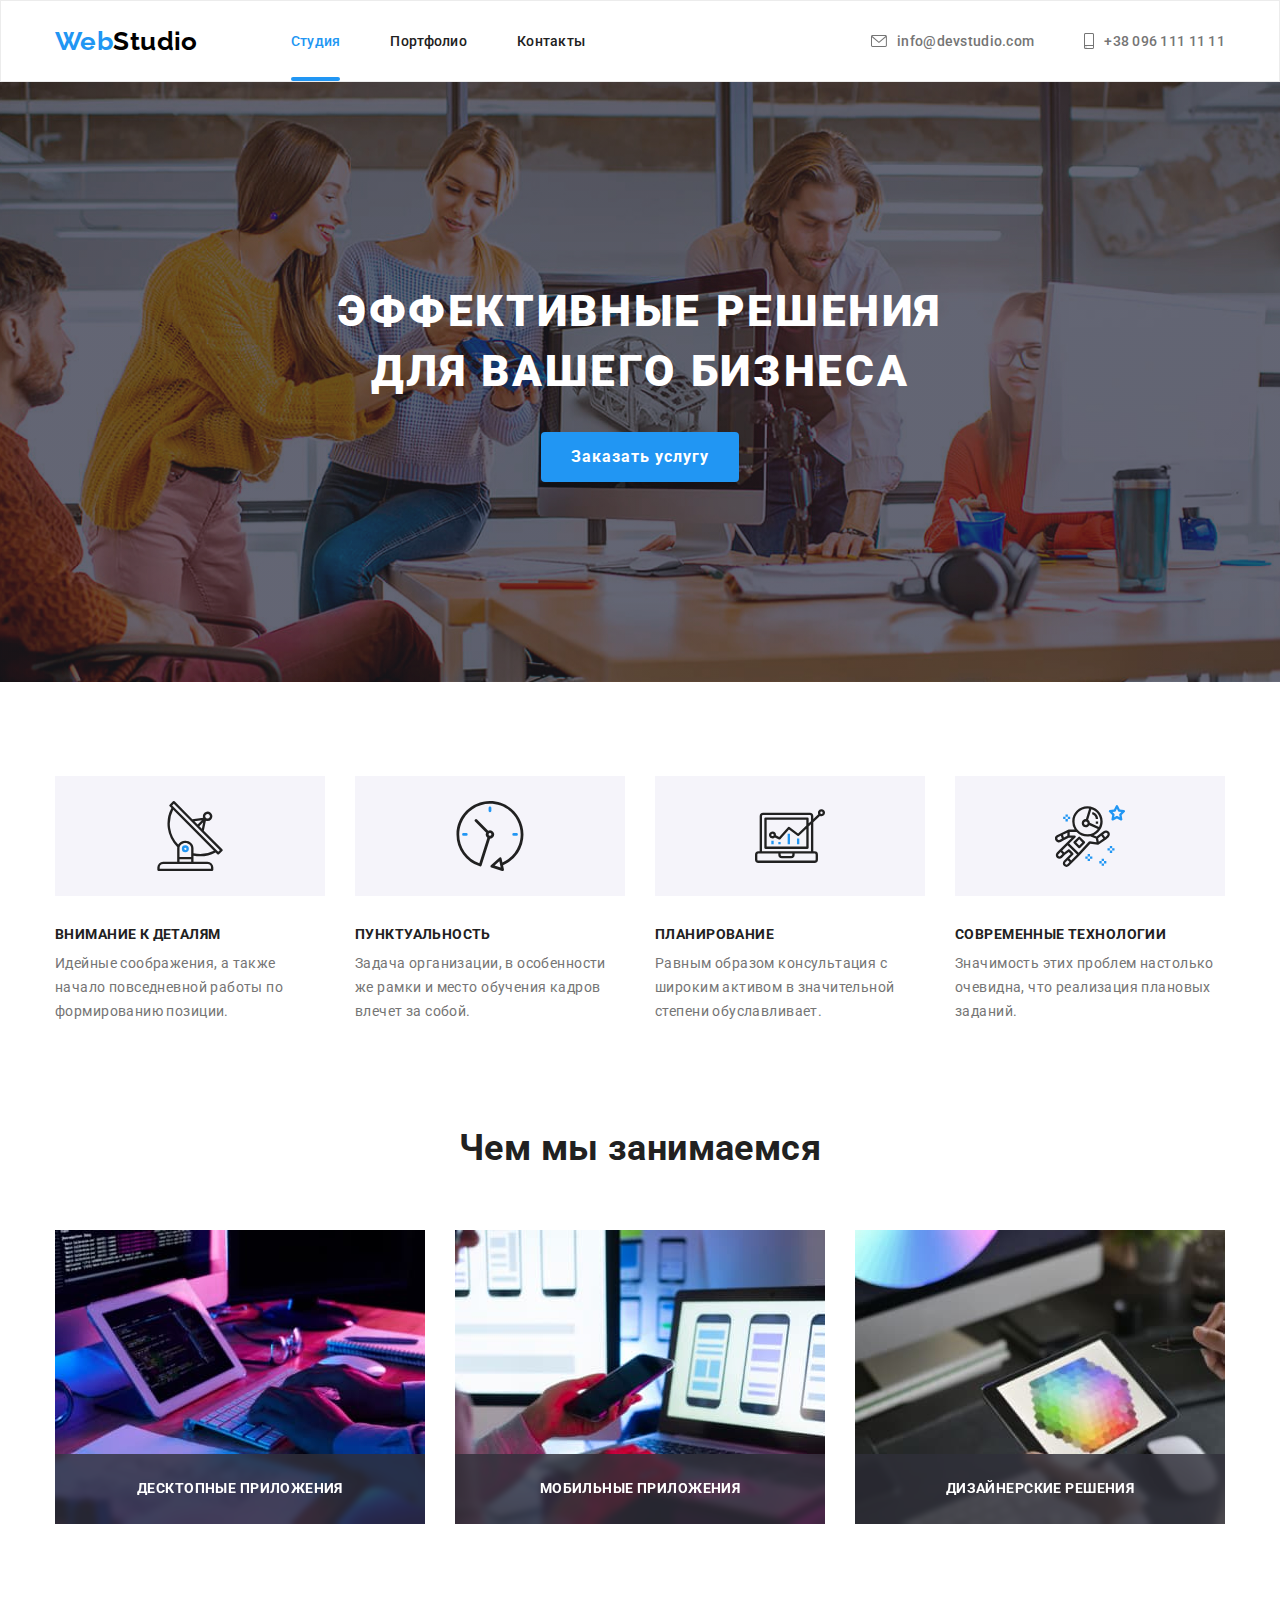
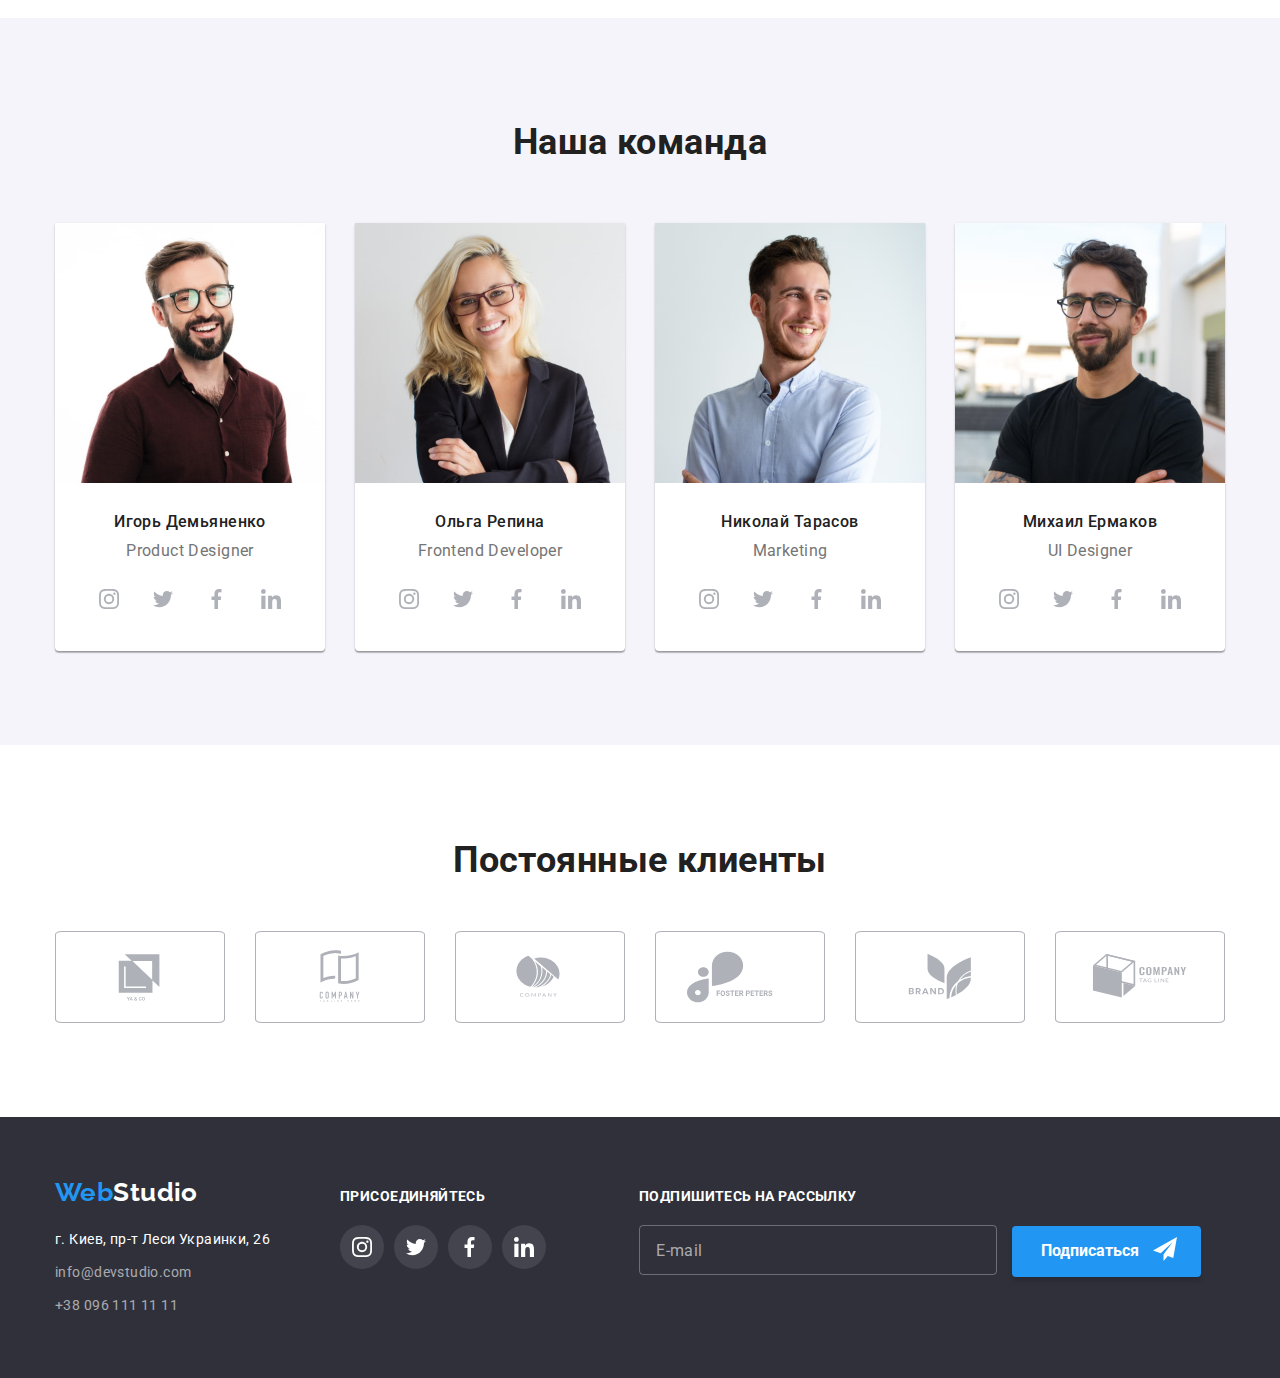
==== commit c82f275f: "fix" ====
--- a/index.html
+++ b/index.html
@@ -27,7 +27,7 @@
   </head>
 
   <body data-body>
-    Секція хедер
+    <!-- Секція хедер -->
     <header class="header">
       <div class="container header-container">
         <!--Навігація  -->
